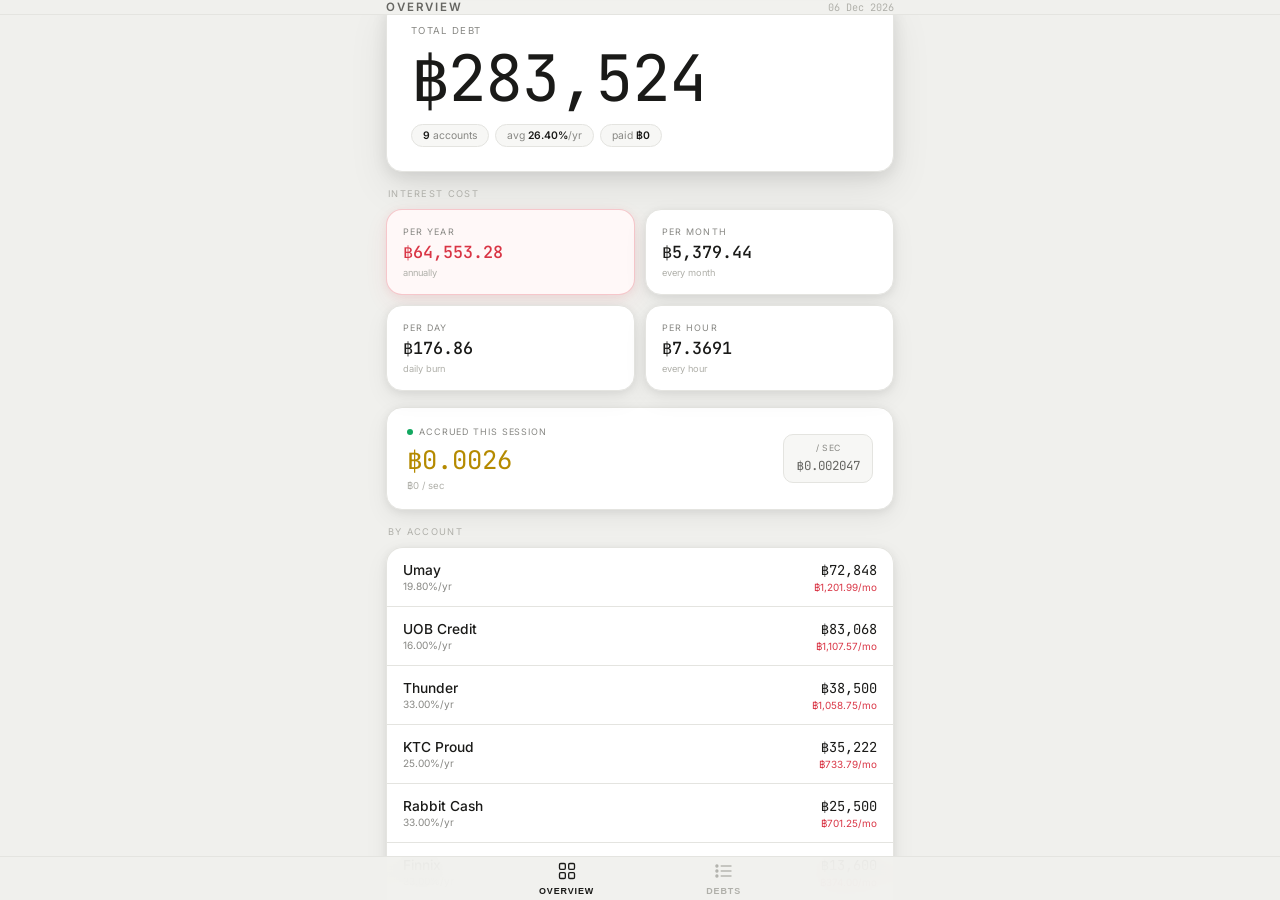
==== debtos-pwa-index (3).html @ 438e5905 "Add files via upload" ====
<!DOCTYPE html>
<html lang="th">
<head>
<meta charset="UTF-8">
<meta name="viewport" content="width=device-width, initial-scale=1.0, viewport-fit=cover">
<meta name="theme-color" content="#f0f0ed">
<meta name="apple-mobile-web-app-capable" content="yes">
<meta name="apple-mobile-web-app-title" content="DebtOS">
<title>DebtOS</title>
<link rel="manifest" href="manifest.json">
<link href="https://fonts.googleapis.com/css2?family=Inter:wght@300;400;500;600&family=JetBrains+Mono:wght@400;500&display=swap" rel="stylesheet">
<style>
:root{
  --bg:#f0f0ed;--s1:#ffffff;--s2:#f7f7f5;--s3:#eeeeeb;
  --line:#e4e4e0;--dim:#b0b0aa;--sub:#888884;--muted:#666662;--text:#1a1a18;
  --red:#d93545;--grn:#12a860;--yel:#b58a00;--blue:#2a6dd9;
  --red-dim:rgba(217,53,69,.08);--grn-dim:rgba(18,168,96,.08);
  --shadow:0 2px 8px rgba(0,0,0,.07),0 8px 24px rgba(0,0,0,.06);
  --shadow-lg:0 4px 16px rgba(0,0,0,.09),0 16px 40px rgba(0,0,0,.08);
  --safe-t:env(safe-area-inset-top,0px);--safe-b:env(safe-area-inset-bottom,0px);
  --r:16px;--r-sm:10px;
}
*{margin:0;padding:0;box-sizing:border-box;-webkit-tap-highlight-color:transparent}
html,body{height:100%;background:var(--bg);overflow:hidden}
body{color:var(--text);font-family:'Inter',sans-serif;display:flex;flex-direction:column}
.mono{font-family:'JetBrains Mono',monospace}

/* LAYOUT */
#app{flex:1;overflow:hidden;position:relative}
.page{
  position:absolute;inset:0;overflow-y:auto;-webkit-overflow-scrolling:touch;
  padding:calc(var(--safe-t)+72px) 0 calc(var(--safe-b)+88px);
  opacity:0;pointer-events:none;transform:translateX(24px);
  transition:opacity .22s ease,transform .22s ease;
}
.page.active{opacity:1;pointer-events:all;transform:none}
.page.left{transform:translateX(-24px)}
.page-inner{
  max-width:540px;margin:0 auto;padding:0 16px;
}

/* TOP BAR */
.topbar{
  position:fixed;top:0;left:0;right:0;z-index:20;
  padding:calc(var(--safe-t)+14px) 0 14px;
  background:rgba(240,240,237,.92);
  border-bottom:1px solid var(--line);
  backdrop-filter:blur(16px);-webkit-backdrop-filter:blur(16px);
}
.topbar-inner{
  max-width:540px;margin:0 auto;padding:0 16px;
  display:flex;align-items:center;justify-content:space-between;
}
.topbar-title{font-size:.72rem;font-weight:600;letter-spacing:.16em;color:var(--muted);text-transform:uppercase}
.topbar-date{font-size:.64rem;color:var(--dim);font-family:'JetBrains Mono',monospace}

/* NAV */
nav{
  position:fixed;bottom:0;left:0;right:0;z-index:20;
  padding:8px 0 calc(var(--safe-b)+8px);
  background:rgba(240,240,237,.92);border-top:1px solid var(--line);
  display:flex;justify-content:center;gap:72px;
  backdrop-filter:blur(16px);-webkit-backdrop-filter:blur(16px);
}
.nb{
  display:flex;flex-direction:column;align-items:center;gap:5px;
  background:none;border:none;cursor:pointer;
  color:var(--dim);transition:color .15s;padding:4px 20px;
}
.nb.on{color:var(--text)}
.nb svg{width:20px;height:20px;stroke-width:1.6;fill:none;stroke:currentColor}
.nb-label{font-size:.56rem;letter-spacing:.1em;font-weight:600;text-transform:uppercase}

/* HERO */
.hero{
  background:var(--s1);border:1px solid var(--line);
  border-radius:var(--r);padding:24px;margin-bottom:16px;
  box-shadow:var(--shadow-lg);
}
.hero-label{font-size:.6rem;color:var(--sub);letter-spacing:.14em;text-transform:uppercase;margin-bottom:10px}
.hero-num{
  font-family:'JetBrains Mono',monospace;
  font-size:clamp(2.4rem,9vw,4rem);font-weight:400;
  color:var(--text);line-height:1;letter-spacing:-.02em;
}
.hero-num.flash{animation:flash .3s ease}
@keyframes flash{0%{opacity:.15}100%{opacity:1}}
.pills{display:flex;gap:6px;margin-top:14px;flex-wrap:wrap}
.pill{
  font-size:.65rem;color:var(--sub);
  background:var(--s2);border:1px solid var(--line);
  border-radius:99px;padding:4px 11px;
}
.pill b{color:var(--text);font-weight:600}

/* INTEREST BOXES */
.int-grid{display:grid;grid-template-columns:1fr 1fr;gap:10px;margin-bottom:16px}
.int-box{
  background:var(--s1);border:1px solid var(--line);border-radius:var(--r);
  padding:16px;display:flex;flex-direction:column;gap:4px;
  box-shadow:var(--shadow);transition:box-shadow .15s;
}
.int-box.highlight{border-color:rgba(217,53,69,.25);background:#fff8f8;box-shadow:0 2px 8px rgba(217,53,69,.08),0 8px 24px rgba(217,53,69,.07)}
.int-box-label{font-size:.56rem;color:var(--sub);letter-spacing:.12em;text-transform:uppercase}
.int-box-val{
  font-family:'JetBrains Mono',monospace;
  font-size:1.05rem;font-weight:500;color:var(--text);
  white-space:nowrap;overflow:hidden;text-overflow:ellipsis;
}
.int-box.highlight .int-box-val{color:var(--red)}
.int-box-sub{font-size:.58rem;color:var(--dim)}

/* TICKER */
.ticker-box{
  background:var(--s1);border:1px solid var(--line);border-radius:var(--r);
  padding:18px 20px;margin-bottom:16px;
  display:flex;align-items:center;justify-content:space-between;gap:12px;
  box-shadow:var(--shadow);
}
.ticker-left{}
.ticker-head{font-size:.56rem;color:var(--sub);display:flex;align-items:center;gap:6px;margin-bottom:6px;letter-spacing:.1em;text-transform:uppercase}
.live-dot{width:6px;height:6px;border-radius:50%;background:var(--grn);animation:blink 1.4s ease-in-out infinite;flex-shrink:0}
@keyframes blink{0%,100%{opacity:1}50%{opacity:.2}}
.ticker-num{font-family:'JetBrains Mono',monospace;font-size:1.6rem;color:var(--yel)}
.ticker-foot{font-size:.6rem;color:var(--dim);margin-top:3px}
.ticker-sec-badge{
  background:var(--s2);border:1px solid var(--line);border-radius:var(--r-sm);
  padding:8px 12px;text-align:center;flex-shrink:0;
}
.ticker-sec-label{font-size:.54rem;color:var(--sub);letter-spacing:.08em;text-transform:uppercase;margin-bottom:4px}
.ticker-sec-val{font-family:'JetBrains Mono',monospace;font-size:.78rem;color:var(--muted)}

/* SECTION */
.section{margin-bottom:16px}
.section-label{font-size:.58rem;color:var(--dim);letter-spacing:.14em;text-transform:uppercase;margin-bottom:10px;padding:0 2px}
.row{
  display:flex;align-items:center;justify-content:space-between;
  padding:13px 16px;border-bottom:1px solid var(--line);
  background:var(--s1);
}
.row:first-of-type{border-radius:var(--r) var(--r) 0 0}
.row:last-of-type{border-bottom:none;border-radius:0 0 var(--r) var(--r)}
.row:first-of-type:last-of-type{border-radius:var(--r)}
.section-group{border:1px solid var(--line);border-radius:var(--r);overflow:hidden;box-shadow:var(--shadow)}
.row-name{font-size:.84rem;color:var(--sub)}
.row-val{font-family:'JetBrains Mono',monospace;font-size:.9rem}

/* DEBT LIST */
.list-head{display:flex;align-items:center;justify-content:space-between;margin-bottom:14px}
.list-head-label{font-size:.6rem;color:var(--sub);letter-spacing:.14em;text-transform:uppercase}
.add-btn{
  width:32px;height:32px;border-radius:99px;
  border:1px solid var(--line);background:var(--s1);
  color:var(--text);font-size:1.1rem;cursor:pointer;
  display:flex;align-items:center;justify-content:center;transition:all .15s;
  box-shadow:var(--shadow);
}
.add-btn:active{background:var(--s3);transform:scale(.88)}

.debt-list-wrap{
  background:var(--s1);border:1px solid var(--line);
  border-radius:var(--r);overflow:hidden;margin-bottom:16px;
  box-shadow:var(--shadow);
}
.debt-item{
  display:flex;align-items:center;gap:14px;padding:15px 16px;
  border-bottom:1px solid var(--line);cursor:pointer;transition:background .12s;
}
.debt-item:last-child{border-bottom:none}
.debt-item:active{background:var(--s2)}
.d-dot{width:8px;height:8px;border-radius:50%;flex-shrink:0}
.d-main{flex:1;min-width:0}
.d-name{font-size:.88rem;font-weight:500;margin-bottom:2px;white-space:nowrap;overflow:hidden;text-overflow:ellipsis}
.d-sub{font-size:.66rem;color:var(--sub)}
.d-right{text-align:right;flex-shrink:0}
.d-amount{font-family:'JetBrains Mono',monospace;font-size:.9rem}
.d-int{font-size:.63rem;color:var(--sub);margin-top:2px}

.total-row{
  background:var(--s1);border:1px solid var(--line);border-radius:var(--r);
  display:flex;justify-content:space-between;align-items:center;
  padding:16px;box-shadow:var(--shadow);
}
.total-row-label{font-size:.76rem;color:var(--sub);font-weight:500}
.total-row-val{font-family:'JetBrains Mono',monospace;font-size:.95rem}

/* SHEET */
.overlay{
  position:fixed;inset:0;background:rgba(0,0,0,.45);
  z-index:100;display:none;align-items:flex-end;justify-content:center;
  backdrop-filter:blur(12px);-webkit-backdrop-filter:blur(12px);
}
.overlay.on{display:flex}
.sheet{
  background:var(--s1);border-top:1px solid var(--line);
  border-radius:22px 22px 0 0;
  padding:16px 20px calc(var(--safe-b)+20px);
  width:100%;max-width:500px;max-height:90vh;overflow-y:auto;
  animation:up .22s ease;
  box-shadow:0 -8px 40px rgba(0,0,0,.14);
}
@keyframes up{from{transform:translateY(100%)}to{transform:none}}
.sh-handle{width:36px;height:3px;background:var(--line);border-radius:99px;margin:0 auto 20px}
.sh-title{font-size:.95rem;font-weight:600;margin-bottom:18px}
.field{margin-bottom:13px}
.field label{display:block;font-size:.58rem;color:var(--sub);letter-spacing:.1em;text-transform:uppercase;margin-bottom:5px;padding-left:1px}
.field input{
  width:100%;background:var(--s2);border:1px solid var(--line);border-radius:var(--r-sm);
  color:var(--text);font-family:'Inter',sans-serif;font-size:.88rem;
  padding:11px 13px;outline:none;transition:border-color .15s;
}
.field input:focus{border-color:var(--muted)}
.f2{display:grid;grid-template-columns:1fr 1fr;gap:10px}
.divider{border:none;border-top:1px solid var(--line);margin:16px 0}
.sh-actions{display:flex;gap:8px;margin-top:18px}
.btn-p{flex:1;padding:12px;border-radius:var(--r-sm);border:none;background:var(--text);color:var(--s1);font-family:'Inter',sans-serif;font-size:.85rem;font-weight:600;cursor:pointer;transition:opacity .15s}
.btn-p:active{opacity:.7}
.btn-g{padding:12px 16px;border-radius:var(--r-sm);border:1px solid var(--line);background:transparent;color:var(--sub);font-family:'Inter',sans-serif;font-size:.85rem;cursor:pointer}
.btn-g:active{background:var(--s2)}
.btn-d{padding:12px 16px;border-radius:var(--r-sm);border:none;background:var(--red-dim);color:var(--red);font-family:'Inter',sans-serif;font-size:.85rem;cursor:pointer;transition:background .15s}
.btn-d:active{background:rgba(217,53,69,.15)}

.pay-row{display:flex;gap:8px;margin-top:10px}
.pay-input{flex:1;background:var(--s2);border:1px solid var(--line);border-radius:var(--r-sm);color:var(--text);font-family:'JetBrains Mono',monospace;font-size:.88rem;padding:10px 13px;outline:none}
.pay-input:focus{border-color:var(--grn)}
.pay-btn{padding:10px 16px;border-radius:var(--r-sm);border:1px solid rgba(18,168,96,.3);background:var(--grn-dim);color:var(--grn);font-family:'Inter',sans-serif;font-size:.82rem;font-weight:600;cursor:pointer;flex-shrink:0;transition:background .15s}
.pay-btn:active{background:rgba(18,168,96,.15)}

/* TOAST */
.toast{
  position:fixed;bottom:calc(var(--safe-b)+84px);left:50%;
  transform:translateX(-50%) translateY(8px);z-index:200;
  background:var(--text);border:none;color:var(--s1);
  padding:9px 18px;border-radius:99px;font-size:.74rem;font-weight:500;
  opacity:0;transition:all .22s;pointer-events:none;white-space:nowrap;
  letter-spacing:.02em;box-shadow:0 4px 16px rgba(0,0,0,.18);
}
.toast.on{opacity:1;transform:translateX(-50%) translateY(0)}

::-webkit-scrollbar{width:2px}::-webkit-scrollbar-track{background:transparent}::-webkit-scrollbar-thumb{background:var(--line);border-radius:1px}
</style>
</head>
<body>

<div class="topbar">
  <div class="topbar-inner">
    <span class="topbar-title" id="topTitle">Overview</span>
    <span class="topbar-date mono" id="topDate"></span>
  </div>
</div>

<div id="app">

  <!-- PAGE 0: DASHBOARD -->
  <div class="page active" id="p0">
  <div class="page-inner">

    <!-- Hero: Total Debt -->
    <div class="hero">
      <div class="hero-label">Total debt</div>
      <div class="hero-num mono" id="dTotal">฿0</div>
      <div class="pills">
        <div class="pill"><b id="dCount">0</b> accounts</div>
        <div class="pill">avg <b id="dAvgRate">0%</b>/yr</div>
        <div class="pill">paid <b id="dPaid">฿0</b></div>
      </div>
    </div>

    <!-- Interest boxes 2x2 grid -->
    <div class="section-label" style="margin-bottom:10px;padding:0 2px">Interest cost</div>
    <div class="int-grid">
      <div class="int-box highlight">
        <div class="int-box-label">Per year</div>
        <div class="int-box-val mono" id="dYear">฿0</div>
        <div class="int-box-sub">annually</div>
      </div>
      <div class="int-box">
        <div class="int-box-label">Per month</div>
        <div class="int-box-val mono" id="dMonth">฿0</div>
        <div class="int-box-sub">every month</div>
      </div>
      <div class="int-box">
        <div class="int-box-label">Per day</div>
        <div class="int-box-val mono" id="dDay">฿0</div>
        <div class="int-box-sub">daily burn</div>
      </div>
      <div class="int-box">
        <div class="int-box-label">Per hour</div>
        <div class="int-box-val mono" id="dHour">฿0</div>
        <div class="int-box-sub">every hour</div>
      </div>
    </div>

    <!-- Live ticker -->
    <div class="ticker-box">
      <div class="ticker-left">
        <div class="ticker-head">
          <div class="live-dot"></div>
          Accrued this session
        </div>
        <div class="ticker-num mono" id="dTicker">฿0.0000</div>
        <div class="ticker-foot" id="dTickerSub">฿0 / sec</div>
      </div>
      <div class="ticker-sec-badge">
        <div class="ticker-sec-label">/ sec</div>
        <div class="ticker-sec-val mono" id="dPerSec">฿0.000000</div>
      </div>
    </div>

    <!-- Breakdown by account -->
    <div class="section">
      <div class="section-label">By account</div>
      <div class="section-group" id="dBreakdown"></div>
    </div>

  </div><!-- /page-inner -->
  </div>

  <!-- PAGE 1: DEBTS -->
  <div class="page" id="p1">
  <div class="page-inner">
    <div class="list-head">
      <div class="list-head-label">Debts</div>
      <button class="add-btn" onclick="openSheet(null)">+</button>
    </div>
    <div class="debt-list-wrap">
      <div id="debtList"></div>
    </div>
    <div class="total-row">
      <span class="total-row-label">Total outstanding</span>
      <span class="total-row-val mono" id="listTotal">฿0</span>
    </div>
  </div><!-- /page-inner -->
  </div>

</div>

<!-- BOTTOM NAV -->
<nav>
  <button class="nb on" id="nb0" onclick="goPage(0)">
    <svg viewBox="0 0 24 24"><rect x="3" y="3" width="7" height="7" rx="1.5"/><rect x="14" y="3" width="7" height="7" rx="1.5"/><rect x="3" y="14" width="7" height="7" rx="1.5"/><rect x="14" y="14" width="7" height="7" rx="1.5"/></svg>
    <span class="nb-label">Overview</span>
  </button>
  <button class="nb" id="nb1" onclick="goPage(1)">
    <svg viewBox="0 0 24 24"><line x1="8" y1="6" x2="21" y2="6"/><line x1="8" y1="12" x2="21" y2="12"/><line x1="8" y1="18" x2="21" y2="18"/><circle cx="3.5" cy="6" r="1.2"/><circle cx="3.5" cy="12" r="1.2"/><circle cx="3.5" cy="18" r="1.2"/></svg>
    <span class="nb-label">Debts</span>
  </button>
</nav>

<div class="overlay" id="overlay">
  <div class="sheet" id="sheet"></div>
</div>

<div class="toast" id="toast"></div>

<script>
const SK = 'debtos_v7';
const INIT_DEBTS = [
  {id:1,name:'Finnix',        rate:0.33, cutoff:'',   due:'20', full:15768, debt:13600, note:''},
  {id:2,name:'Rabbit Cash',   rate:0.33, cutoff:'30', due:'15', full:25300, debt:25500, note:''},
  {id:3,name:'Promise',       rate:0.25, cutoff:'',   due:'31', full:10000, debt:9700,  note:''},
  {id:4,name:'KTC Proud',     rate:0.25, cutoff:'20', due:'5',  full:34500, debt:35222, note:''},
  {id:5,name:'Umay',          rate:0.198,cutoff:'',   due:'2',  full:72000, debt:72848, note:''},
  {id:6,name:'UOB Credit',    rate:0.16, cutoff:'20', due:'13', full:96000, debt:83068, note:''},
  {id:7,name:'Samsung Finance',rate:0,   cutoff:'',   due:'1',  full:16228, debt:4056,  note:''},
  {id:8,name:'Shopee',        rate:0,    cutoff:'',   due:'',   full:0,     debt:1030,  note:''},
  {id:9,name:'Thunder',       rate:0.33, cutoff:'',   due:'',   full:40000, debt:38500, note:''},
];

function load(){
  try{ const s=localStorage.getItem(SK); if(s)return JSON.parse(s); }catch(e){}
  return { debts:JSON.parse(JSON.stringify(INIT_DEBTS)), nextId:10, totalPaid:0 };
}
function save(){ try{localStorage.setItem(SK,JSON.stringify(S));}catch(e){} }
let S = load();

const fmt   = (n,d=0)=>(n||0).toLocaleString('th-TH',{minimumFractionDigits:d,maximumFractionDigits:d});
const fmtB  = (n,d=0)=>'฿'+fmt(n,d);
const totDebt = ()=>S.debts.reduce((a,d)=>a+d.debt,0);
const intYear = ()=>S.debts.reduce((a,d)=>a+d.debt*(d.rate||0),0);
const dotCol  = r=>!r?'var(--dim)':r>=0.3?'var(--red)':r>=0.2?'var(--yel)':'var(--grn)';

// NAV
const TITLES = ['Overview','Debts'];
let cur = 0;
function goPage(i){
  document.querySelectorAll('.page').forEach((p,j)=>{
    p.classList.toggle('active',j===i);
    p.classList.toggle('left',j<i);
  });
  document.querySelectorAll('.nb').forEach((b,j)=>b.classList.toggle('on',j===i));
  document.getElementById('topTitle').textContent = TITLES[i];
  cur = i;
  if(i===1) renderList();
}

// DASHBOARD
let _raf, _t0 = Date.now();

function renderDash(flash){
  const td  = totDebt();
  const iy  = intYear();
  const im  = iy/12, id2=iy/365, ih=iy/8760, is_=iy/(365*24*3600);
  const wr  = S.debts.filter(d=>d.rate>0);
  const avg = wr.length ? wr.reduce((a,d)=>a+d.rate,0)/wr.length : 0;

  const tel = document.getElementById('dTotal');
  tel.textContent = fmtB(td);
  if(flash){ tel.classList.remove('flash'); void tel.offsetWidth; tel.classList.add('flash'); }

  document.getElementById('dCount').textContent   = S.debts.filter(d=>d.debt>0).length;
  document.getElementById('dAvgRate').textContent = (avg*100).toFixed(2)+'%';
  document.getElementById('dPaid').textContent    = fmtB(S.totalPaid||0);
  document.getElementById('dYear') .textContent  = fmtB(iy,2);
  document.getElementById('dMonth').textContent  = fmtB(im,2);
  document.getElementById('dDay')  .textContent  = fmtB(id2,2);
  document.getElementById('dHour') .textContent  = fmtB(ih,4);
  document.getElementById('dPerSec').textContent = '฿'+is_.toFixed(6);

  document.getElementById('dBreakdown').innerHTML =
    [...S.debts].filter(d=>d.debt>0).sort((a,b)=>b.debt*(b.rate||0)-a.debt*(a.rate||0)).map(d=>{
      const dm=d.debt*(d.rate||0)/12;
      return`<div class="row">
        <div>
          <div style="font-size:.86rem;font-weight:500">${d.name}</div>
          <div style="font-size:.63rem;color:var(--sub);margin-top:2px">${d.rate?(d.rate*100).toFixed(2)+'%/yr':'no interest'}</div>
        </div>
        <div style="text-align:right">
          <div class="mono" style="font-size:.86rem">${fmtB(d.debt)}</div>
          ${d.rate?`<div style="font-size:.62rem;color:var(--red);margin-top:2px">${fmtB(dm,2)}/mo</div>`:''}
        </div>
      </div>`;
    }).join('');

  cancelAnimationFrame(_raf);
  _t0 = Date.now();
  (function tick(){
    const el=document.getElementById('dTicker');
    if(el) el.textContent='฿'+(((Date.now()-_t0)/1000)*is_).toFixed(4);
    _raf=requestAnimationFrame(tick);
  })();
}

// LIST
function renderList(){
  document.getElementById('debtList').innerHTML =
    [...S.debts].sort((a,b)=>b.debt-a.debt).map(d=>`
    <div class="debt-item" onclick="openSheet(${d.id})">
      <div class="d-dot" style="background:${dotCol(d.rate)}"></div>
      <div class="d-main">
        <div class="d-name">${d.name}</div>
        <div class="d-sub">${[d.rate?(d.rate*100).toFixed(2)+'%/yr':null,d.due?`due ${d.due}th`:null].filter(Boolean).join(' · ')||'—'}</div>
      </div>
      <div class="d-right">
        <div class="d-amount mono" style="color:${d.debt>0?'var(--text)':'var(--dim)'}">${fmtB(d.debt)}</div>
        ${d.rate?`<div class="d-int">${fmtB(d.debt*d.rate/12,0)}/mo</div>`:''}
      </div>
    </div>`).join('');
  document.getElementById('listTotal').textContent = fmtB(totDebt());
}

// SHEET
function openSheet(id){
  const isNew = id===null;
  const d = isNew
    ? {id:S.nextId,name:'',rate:'',cutoff:'',due:'',full:'',debt:'',note:''}
    : {...S.debts.find(x=>x.id===id)};

  document.getElementById('sheet').innerHTML=`
    <div class="sh-handle"></div>
    <div class="sh-title">${isNew?'New debt':'Edit — '+d.name}</div>

    <div class="field"><label>Name</label>
      <input id="fn" value="${d.name}" placeholder="Lender name"></div>
    <div class="f2">
      <div class="field"><label>Balance (฿)</label>
        <input id="fd" type="number" value="${d.debt||''}" placeholder="0"></div>
      <div class="field"><label>Interest / yr</label>
        <input id="fr" type="number" step=".001" value="${d.rate||''}" placeholder="0.33"></div>
    </div>
    <div class="f2">
      <div class="field"><label>Limit (฿)</label>
        <input id="ff" type="number" value="${d.full||''}" placeholder="optional"></div>
      <div class="field"><label>Due date (day)</label>
        <input id="fdu" value="${d.due||''}" placeholder="5"></div>
    </div>

    <hr class="divider">
    <div style="font-size:.6rem;color:var(--sub);letter-spacing:.1em;text-transform:uppercase;margin-bottom:8px">Quick pay</div>
    <div class="pay-row">
      <input class="pay-input" type="number" id="fpay" placeholder="Amount (฿)">
      <button class="pay-btn" onclick="quickPay(${d.id})">Pay ✓</button>
    </div>

    <div class="sh-actions">
      ${!isNew?`<button class="btn-d" onclick="delDebt(${d.id})">Delete</button>`:''}
      <button class="btn-g" onclick="closeSheet()">Cancel</button>
      <button class="btn-p" onclick="saveDebt(${d.id},${isNew})">Save</button>
    </div>`;

  document.getElementById('overlay').classList.add('on');
}

function closeSheet(){ document.getElementById('overlay').classList.remove('on'); }
document.getElementById('overlay').addEventListener('click',e=>{
  if(e.target===e.currentTarget) closeSheet();
});

function saveDebt(id,isNew){
  const name=document.getElementById('fn').value.trim();
  if(!name){ toast('Name required'); return; }
  const obj={id,name,
    rate:  parseFloat(document.getElementById('fr').value)||0,
    debt:  parseFloat(document.getElementById('fd').value)||0,
    full:  parseFloat(document.getElementById('ff').value)||0,
    due:   document.getElementById('fdu').value.trim(),
    cutoff:'',note:'',
  };
  if(isNew){ S.debts.push(obj); S.nextId++; }
  else { S.debts=S.debts.map(d=>d.id===id?{...d,...obj}:d); }
  save(); closeSheet(); renderDash(true); if(cur===1) renderList();
  toast(isNew?'Added':'Saved');
}

function delDebt(id){
  if(!confirm('Delete this debt?')) return;
  S.debts=S.debts.filter(d=>d.id!==id);
  save(); closeSheet(); renderDash(true); if(cur===1) renderList();
  toast('Deleted');
}

function quickPay(id){
  const amt=parseFloat(document.getElementById('fpay').value);
  if(!amt||amt<=0){ toast('Enter amount'); return; }
  S.debts=S.debts.map(d=>d.id!==id?d:{...d,debt:Math.max(0,d.debt-amt)});
  S.totalPaid=(S.totalPaid||0)+amt;
  save(); closeSheet(); renderDash(true); if(cur===1) renderList();
  toast(`Paid ${fmtB(amt)} ✓`);
}

let _tt;
function toast(msg){
  const t=document.getElementById('toast');
  t.textContent=msg; t.classList.add('on');
  clearTimeout(_tt); _tt=setTimeout(()=>t.classList.remove('on'),2000);
}

document.getElementById('topDate').textContent =
  new Date().toLocaleDateString('en-GB',{day:'2-digit',month:'short',year:'numeric'});
renderDash(false);

window.addEventListener('storage',e=>{
  if(e.key===SK){ S=load(); renderDash(true); if(cur===1)renderList(); }
});
</script>
</body>
</html>
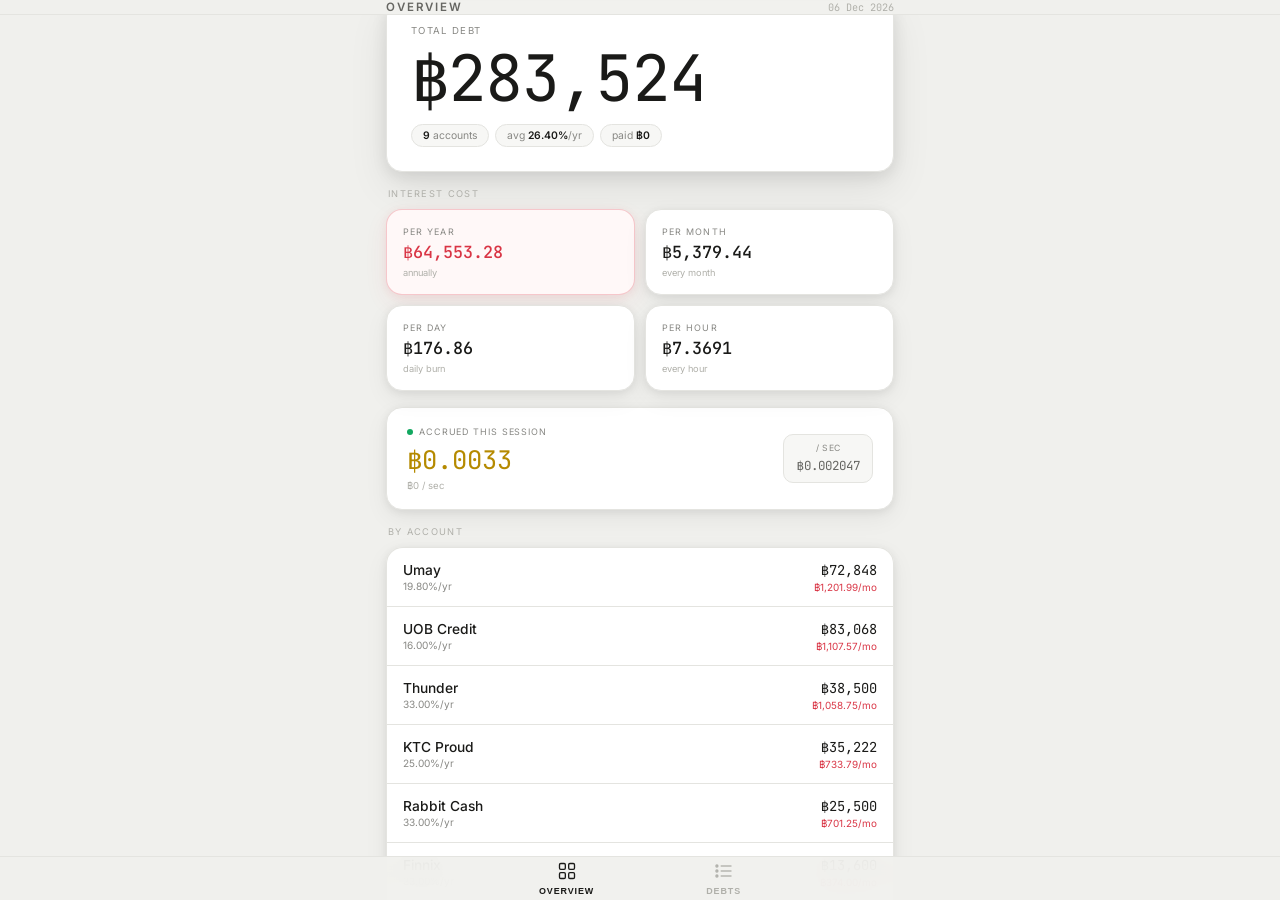
==== commit 63fa290c: "Update debtos-pwa-index (3).html" ====
--- a/debtos-pwa-index (3).html
+++ b/debtos-pwa-index (3).html
@@ -8,6 +8,7 @@
 <meta name="apple-mobile-web-app-title" content="DebtOS">
 <title>DebtOS</title>
 <link rel="manifest" href="manifest.json">
+<base href="/MinimalDebtOS/">
 <link href="https://fonts.googleapis.com/css2?family=Inter:wght@300;400;500;600&family=JetBrains+Mono:wght@400;500&display=swap" rel="stylesheet">
 <style>
 :root{
